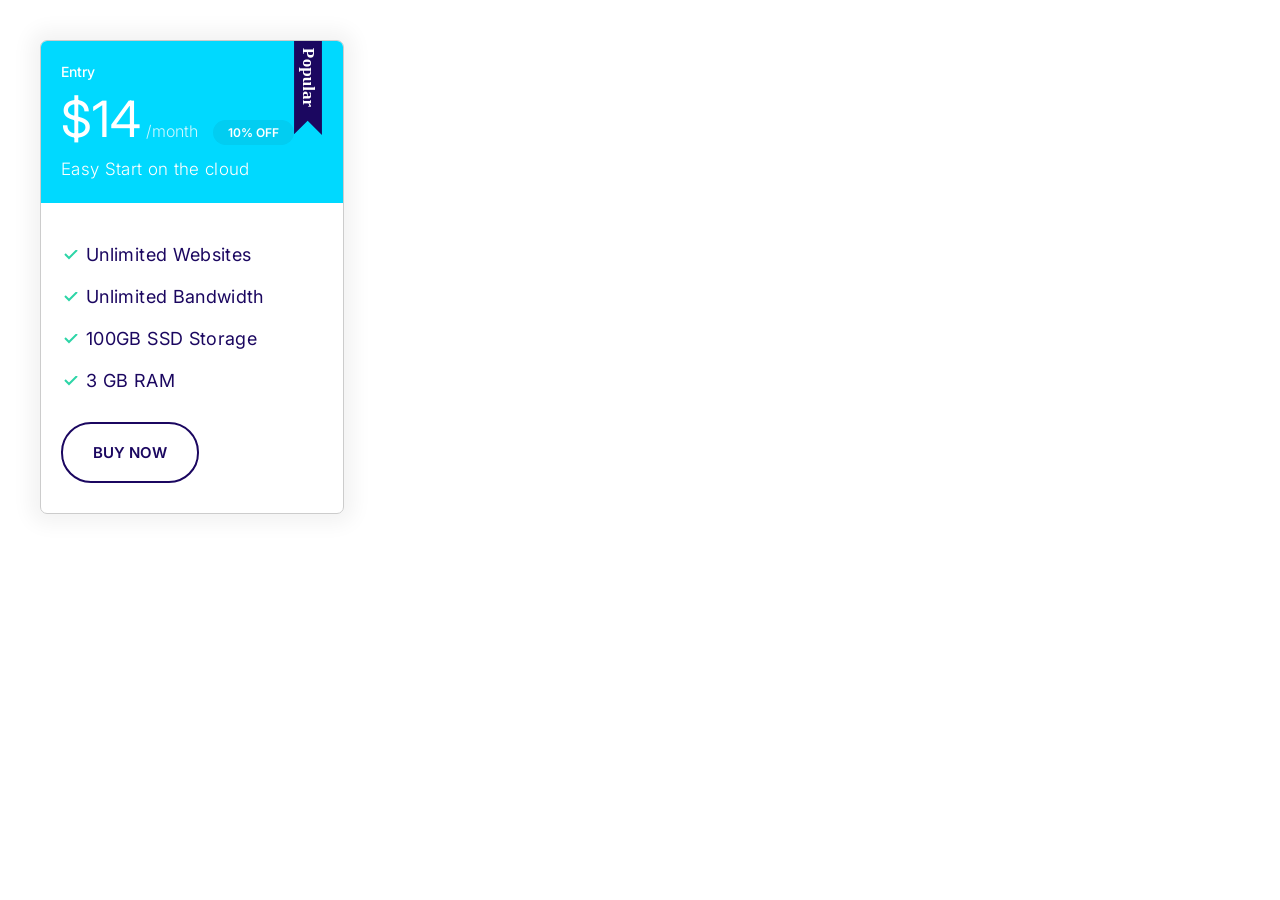
==== index.html @ 813d57e2 "Popular Badge" ====
<!doctype html>
<html lang="en">
  <head>
    <meta charset="UTF-8" />
    <meta name="viewport" content="width=device-width, initial-scale=1.0" />
    <title>Document</title>
    <link rel="preconnect" href="https://fonts.googleapis.com" />
    <link rel="preconnect" href="https://fonts.gstatic.com" crossorigin />
    <link
      href="https://fonts.googleapis.com/css2?family=Inter:ital,opsz,wght@0,14..32,100..900;1,14..32,100..900&display=swap"
      rel="stylesheet"
    />
    <link rel="stylesheet" href="css/normalize.css" />
    <link rel="stylesheet" href="css/styles.css" />
  </head>
  <body>
    <div style="width: 30%; padding: 4rem">
      <div class="plan">
        <div class="card card-secondary plan--popular">
          <header class="card__header">
            <h3 class="plan__name">Entry</h3>
            <span class="plan__price">$14</span>
            <span class="plan__billing_cycle">/month</span>
            <span class="badges badge--secondary badges--small">10% OFF </span>
            <span class="plan__description"> Easy Start on the cloud </span>
          </header>
          <div class="card__body">
            <ul class="list list--tick">
              <li class="list__item">Unlimited Websites</li>
              <li class="list__item">Unlimited Bandwidth</li>
              <li class="list__item">100GB SSD Storage</li>
              <li class="list__item">3 GB RAM</li>
            </ul>
            <button class="btn btn-outline btn--block">Buy Now</button>
          </div>
        </div>
      </div>
    </div>
  </body>
</html>
---- css/styles.css ----
/* Links */
:root {
    --primary-color: #2584ff;
    --secondary-color: #00d9ff;
    --accent-color: #ff3400;
    --color-headings: #1b0760;
    --color-body: #918ca4;
    --color-border: #ccc;;
}


*, *::after, *::before{
    box-sizing: border-box;
}

html{
    font-size: 62.5%;
}

body{
    font-family: Inter, Arial, Helvetica, sans-serif;
    font-size: 2.4rem;
    line-height: 1.5;
    color: var(--color-body);
}

h1,h2,h3{
    color: var(--color-headings);
     margin-bottom: 1rem;
}

h1{
    font-size: 7rem;
}
h2{
    font-size: 4rem;
}
h3{
    font-size: 3rem;
}

p{
    margin-top: 0;
}

@media screen and (min-width: 1024px){
    body{
        font-size: 1.8rem;
    }
    h1{
        font-size: 8rem;
    }
    h2{
        font-size: 4rem;
    }
    h3{
        font-size: 2.4rem;
    }
}

/* Links */

a{
    text-decoration: none;
}

.link-arrow{
    color:var(--accent-color);
    font-size: 2rem;
    text-transform: uppercase;
    font-weight: bold;
}

.link-arrow::after{
    content: "→";
    margin-left: 0.5rem;
    transition: margin 0.15s ease;
}

.link-arrow:hover::after{
    margin-left: 1rem;
    transition: margin-left 0.3s ease;
}

@media screen and (min-width: 1024px){
    .link-arrow{
        font-size: 1.5rem;
    }
}

.badges{
    border-radius: 30px;
    padding: 0.5rem 2rem;
    font-weight: 600;
    white-space: nowrap; /* Prevents the badge from breaking into into multiple lines */   
    font-size: 2rem;
}

.badges--small{
    padding: 0.5rem 1.5rem;
    font-size: 1.6rem;
}

.badge--primary{
    background-color: var(--primary-color);
    color: #fff;
}
.badge--secondary{
    background-color: var(--secondary-color);
    color: #fff;
}

@media screen and (min-width: 1024px){
    .badges{
        font-size: 1.5rem;
    }
    .badges--small{
        font-size: 1.2rem;
    }
}

.list{
    list-style: none;
    padding-left: 0;
    color: var(--color-headings);
}

.list--inline list__item{
    display: inline-block;
    margin-right: 2rem;

}

.list--tick{
    list-style: url('../images/tick.svg') no-repeat;
    padding-left: 2.5rem;
}

.list--tick .list__item{
    padding-left: 0.5rem;
    margin-bottom: 1rem;
}

@media screen and (min-width: 1024px){
    .list--tick .list__item{
        padding-left: 0;
    }
}

/* Icons */
.icon{
    width: 40px;
    height: 40px;
}

.icon--primary{
    fill: var(--primary-color);
}

.icon-container{
    background: #f3f9fa;
    width: 64px;
    height: 64px;
    border-radius: 100%;
    display: inline-flex;
    align-items: center;
    justify-content: center;
}

/* Buttons */
.btn{
    border-radius: 30px;
    border: none;
    cursor: pointer;
    font-size: 1.8rem;
    font-weight: 600;
    margin: 1rem 0;
    padding: 2rem 3rem;
    text-align: center;
    text-transform: uppercase;
    white-space: nowrap; /* Prevents the button from breaking into multiple lines */
}
.btn-primary{
    background-color: var(--primary-color);
    color: #fff;
}
.btn-primary:hover{
    background: #3a8ffd;
}

.btn-secondary{
    background-color: var(--secondary-color);
    color: #fff;
}

.btn-secondary:hover{
    background: #00c8eb;
}

.btn-accent{
    background-color: var(--accent-color);
    color: #fff;
}

.btn-accent:hover{
    background: #ec3000;
}

.btn-block{
    width: 100%;
    display: inline-block;
}

.btn-outline{
    background: transparent;
    border: 2px solid var(--color-headings);
    color: var(--color-headings);
}

.btn-outline:hover{
    background: var(--color-headings);
    color: #fff;
}

@media screen and (min-width: 1024px){
    .btn{
        font-size: 1.5rem;
    }
}

/* Inputs */
.input{
    border: 1px solid var(--color-border);
    border-radius: 30px;
    padding: 1.5rem 3.5rem;
    outline: 0;
    color: var(--color-headings);
    font-size: 2rem;

}

::placeholder{
    color: #cdcbd7;
}

.input-group{
    border: 1px solid var(--color-border);
    display: flex;
    border-radius: 30px;
    padding: 0.5rem;
}

.input-group .input{
    border: none;
    padding: 0.5rem 1rem;
    flex-grow: 1;
}

input-group .btn{
    margin: 4px;
}

@media screen and (min-width: 1024px){
    .input{
        font-size: 1.5rem;
    }
}

/* Cards */
.card{
    border: 1px solid var(--color-border);
    border-radius: 7px;
    box-shadow: 0 0 20px 10px #f3f3f3;
    overflow: hidden;
}

.card__header, .card__body{
    padding: 2rem;
   
}

.card-primary .card__header{
    background-color: var(--primary-color);
    color: #fff;
}

.card-secondary .card__header{
    background-color: var(--secondary-color);
    color: #fff;
}

.card-secondary .badge--secondary{
    background: #02cdf1;
}

/* Plans */
.plan__name{
    color: #fff;
    margin: 0;
    font-weight: 500;
    font-size: 2.4rem;
}
.plan__price{
    font-size: 6rem;
}

.plan__billing_cycle{
    font-size: 2.4rem;
    font-weight: 300;
    opacity: 0.8;
    margin-right: 1rem
}

.plan__description{
    font-size: 2rem;
    font-weight: 300;
    letter-spacing: 0.02em;
    display: block;
}

.plan .list__item{
    margin-bottom: 1.5rem;
    letter-spacing: 0.02em;
}

.plan--popular .card__header{
    position: relative;
}

.plan--popular .card__header::before{
    content: url('../images/popular.svg');
    width: 40px;
    display: inline block;
    position: absolute;
    top: -6px;
    right: 5%;
}

@media screen and (min-width: 1024px){
    .plan__name{
        font-size: 1.4rem;
    }
    .plan__price{
        font-size: 5rem;
    }
    .plan__billing_cycle{
        font-size: 1.6rem;
    }
    .plan__description{
        font-size: 1.7rem;
    }
}
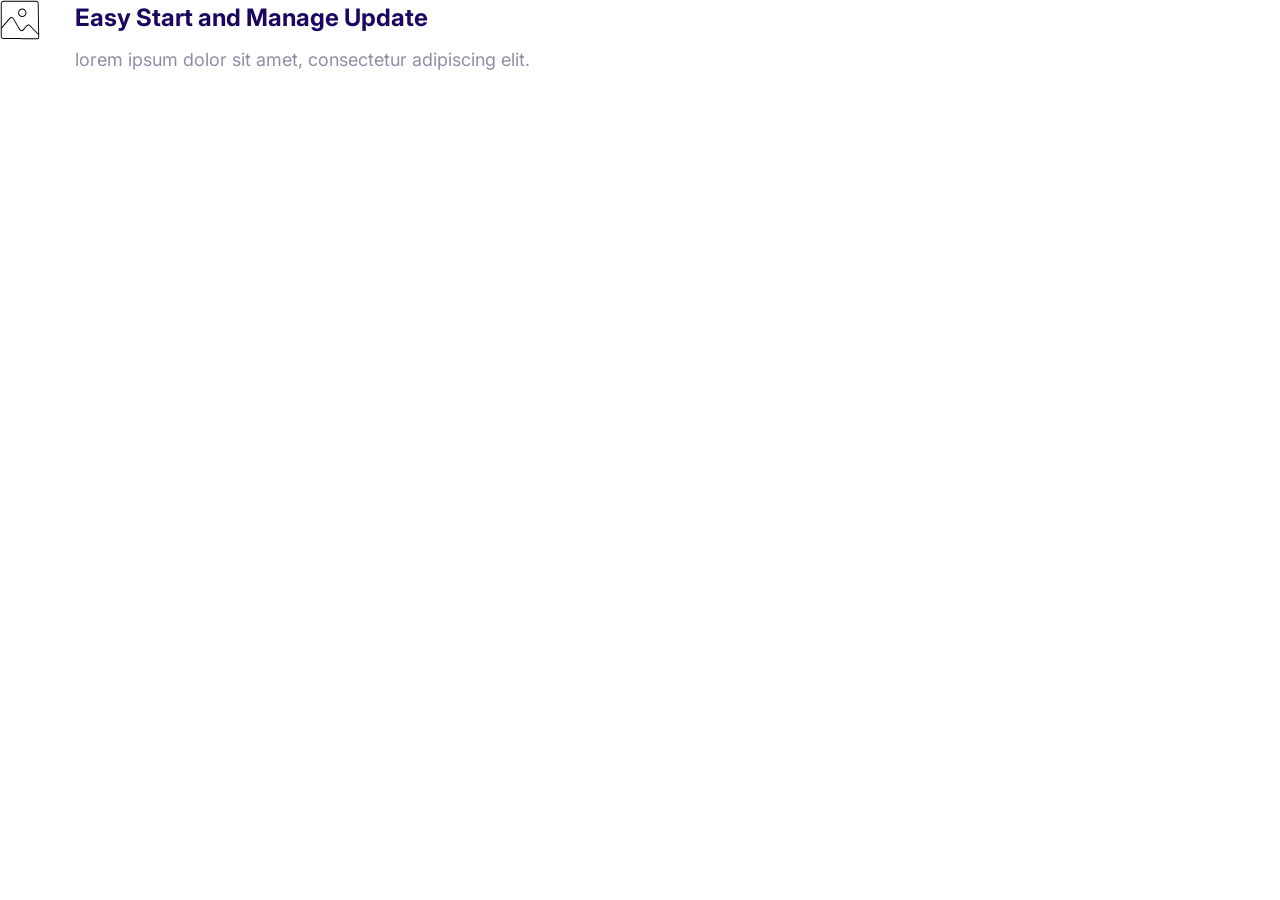
==== commit 78e323e1: "Media Component" ====
--- a/index.html
+++ b/index.html
@@ -14,26 +14,17 @@
     <link rel="stylesheet" href="css/styles.css" />
   </head>
   <body>
-    <div style="width: 30%; padding: 4rem">
-      <div class="plan">
-        <div class="card card-secondary plan--popular">
-          <header class="card__header">
-            <h3 class="plan__name">Entry</h3>
-            <span class="plan__price">$14</span>
-            <span class="plan__billing_cycle">/month</span>
-            <span class="badges badge--secondary badges--small">10% OFF </span>
-            <span class="plan__description"> Easy Start on the cloud </span>
-          </header>
-          <div class="card__body">
-            <ul class="list list--tick">
-              <li class="list__item">Unlimited Websites</li>
-              <li class="list__item">Unlimited Bandwidth</li>
-              <li class="list__item">100GB SSD Storage</li>
-              <li class="list__item">3 GB RAM</li>
-            </ul>
-            <button class="btn btn-outline btn--block">Buy Now</button>
-          </div>
-        </div>
+    <div class="media">
+      <div class="media__image">
+        <svg class="icon icon--primary">
+          <use xlink:href="images/sprite.svg#snap"></use>
+        </svg>
+      </div>
+      <div class="media__body">
+        <h3 class="media__title">Easy Start and Manage Update</h3>
+        <p class="media__description">
+          lorem ipsum dolor sit amet, consectetur adipiscing elit.
+        </p>
       </div>
     </div>
   </body>
--- a/css/styles.css
+++ b/css/styles.css
@@ -349,4 +349,21 @@
     .plan__description{
         font-size: 1.7rem;
     }
-}+}
+
+.media{
+    display: flex;
+    gap: 1.5rem;
+}
+
+.media__title{
+    margin-top: 0;
+}
+
+.media__body{
+    margin: 0 2rem;
+}
+
+media__image{
+    margin-top: 1rem;
+}
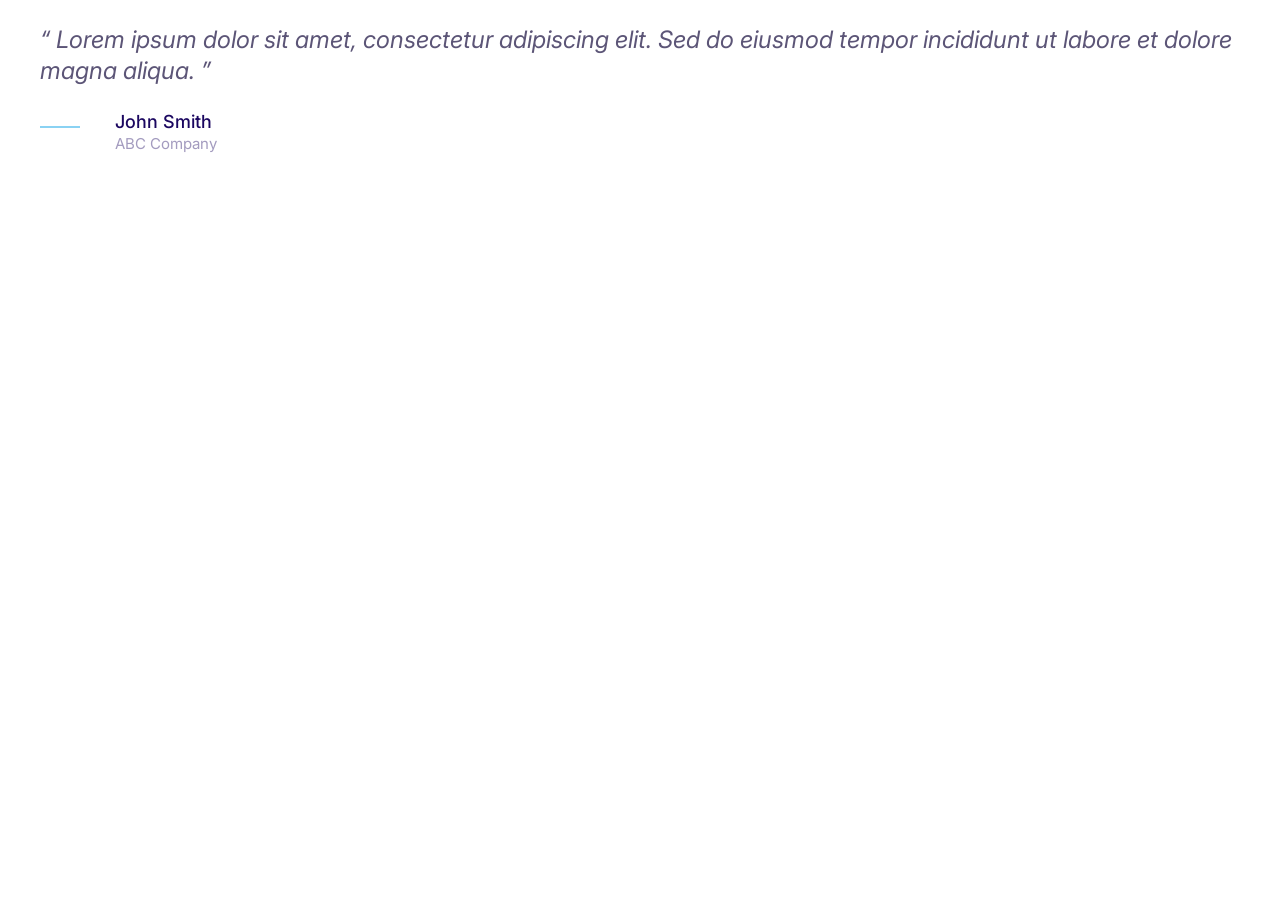
==== commit 35942571: "BlockQuotes" ====
--- a/index.html
+++ b/index.html
@@ -14,18 +14,24 @@
     <link rel="stylesheet" href="css/styles.css" />
   </head>
   <body>
-    <div class="media">
-      <div class="media__image">
-        <svg class="icon icon--primary">
-          <use xlink:href="images/sprite.svg#snap"></use>
-        </svg>
-      </div>
-      <div class="media__body">
-        <h3 class="media__title">Easy Start and Manage Update</h3>
-        <p class="media__description">
-          lorem ipsum dolor sit amet, consectetur adipiscing elit.
-        </p>
-      </div>
-    </div>
+    <blockquote class="quote">
+      <p class="quote__text">
+        Lorem ipsum dolor sit amet, consectetur adipiscing elit. Sed do eiusmod
+        tempor incididunt ut labore et dolore magna aliqua.
+      </p>
+      <footer>
+        <div class="media">
+          <div class="media__image">
+            <svg class="icon icon--primary quote__line">
+              <use xlink:href="images/sprite.svg#line"></use>
+            </svg>
+          </div>
+          <div class="media__body">
+            <h3 class="media__title quote__author">John Smith</h3>
+            <p class="quote__organization">ABC Company</p>
+          </div>
+        </div>
+      </footer>
+    </blockquote>
   </body>
 </html>
--- a/css/styles.css
+++ b/css/styles.css
@@ -5,7 +5,8 @@
     --accent-color: #ff3400;
     --color-headings: #1b0760;
     --color-body: #918ca4;
-    --color-border: #ccc;;
+    --color-border: #ccc;
+    --color-body-darker: #5c5577;
 }
 
 
@@ -367,3 +368,51 @@
 media__image{
     margin-top: 1rem;
 }
+
+/*Quotes*/
+.quote{
+    font-size: 3rem;
+    font-style: italic;
+    color: var(--color-body-darker);
+    line-height: 1.3;
+}
+
+.quote__text::before{
+    content: open-quote;
+}
+
+.quote__text::after{
+    content: close-quote;
+}
+
+.quote__author{
+    font-size: 3rem;
+    font-weight: 500;
+    font-style: normal;
+    margin-bottom: 0;
+
+}
+
+.quote__organization{
+    color: var(--color-headings);
+    opacity: 40%;
+    font-size: 2rem;
+    font-style: normal;
+}
+
+.quote__line{
+    position: relative;
+    bottom: 3px;
+}
+
+@media screen and (min-width: 1024px){
+    .quote{
+        font-size: 2.4rem;
+    }
+    .quote__author{
+        font-size: 1.8rem;
+    }
+    .quote__organization{
+        font-size: 1.5rem;
+    }
+}
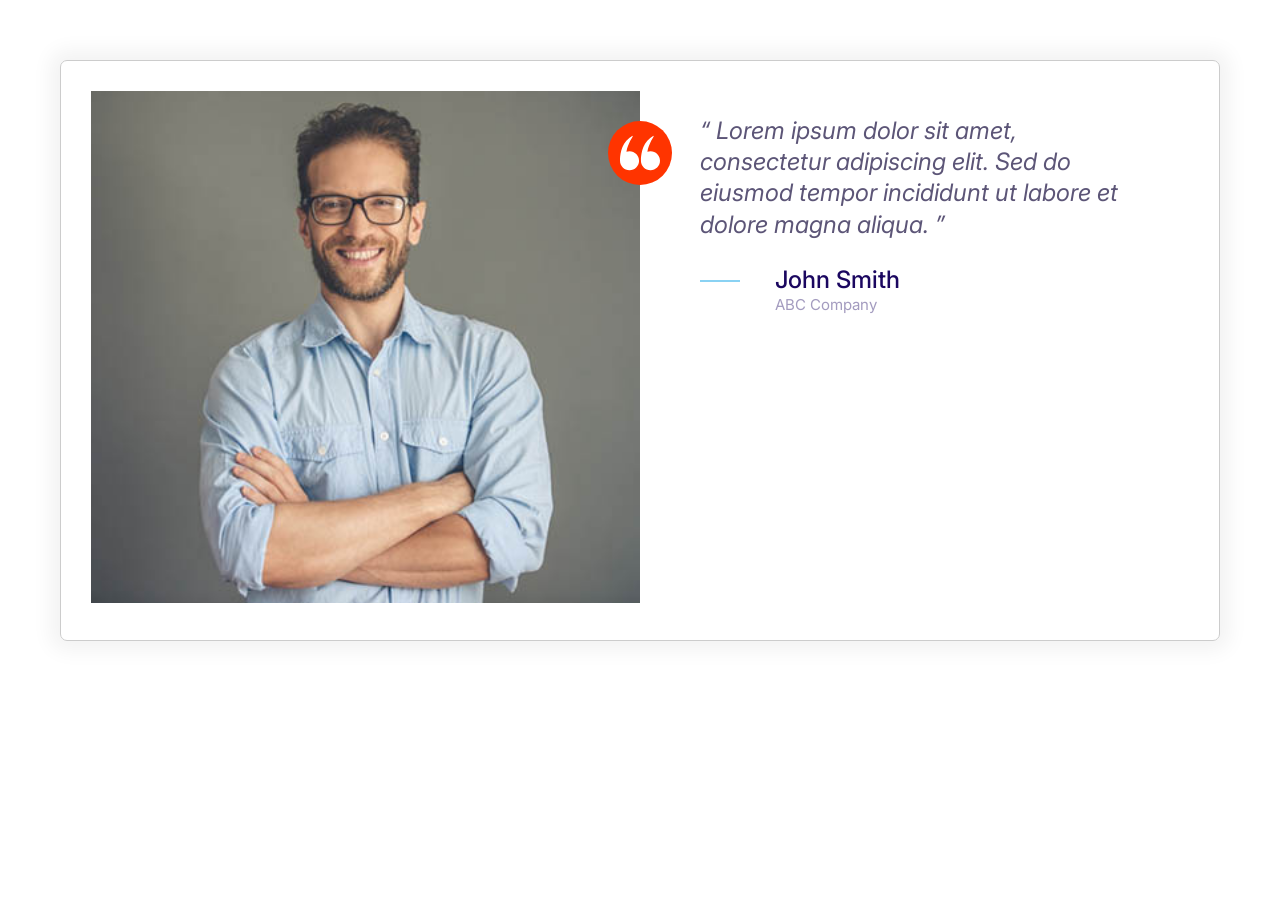
==== commit b4bef3ff: "Testimonial" ====
--- a/index.html
+++ b/index.html
@@ -13,25 +13,40 @@
     <link rel="stylesheet" href="css/normalize.css" />
     <link rel="stylesheet" href="css/styles.css" />
   </head>
-  <body>
-    <blockquote class="quote">
-      <p class="quote__text">
-        Lorem ipsum dolor sit amet, consectetur adipiscing elit. Sed do eiusmod
-        tempor incididunt ut labore et dolore magna aliqua.
-      </p>
-      <footer>
-        <div class="media">
-          <div class="media__image">
-            <svg class="icon icon--primary quote__line">
-              <use xlink:href="images/sprite.svg#line"></use>
+  <body style="padding: 6rem">
+    <div class="card testimonial">
+      <div class="grid grid--1x2">
+        <div class="testimonial__image">
+          <img src="images\testimonial.jpg" alt="A happy smiling customer" />
+          <span class="icon-container icon-container--accent">
+            <svg class="icon icon--white">
+              <use xlink:href="images/sprite.svg#quotes"></use>
             </svg>
-          </div>
-          <div class="media__body">
-            <h3 class="media__title quote__author">John Smith</h3>
-            <p class="quote__organization">ABC Company</p>
-          </div>
+          </span>
         </div>
-      </footer>
-    </blockquote>
+
+        <div style="height: 100px; class="grid__item">
+          <blockquote class="quote">
+              <p class="quote__text">
+                Lorem ipsum dolor sit amet, consectetur adipiscing elit. Sed do eiusmod
+                tempor incididunt ut labore et dolore magna aliqua.
+              </p>
+            <footer>
+              <div class="media">
+                <div class="media__image">
+                  <svg class="icon icon--primary quote__line">
+                    <use xlink:href="images/sprite.svg#line"></use>
+                  </svg>
+                </div>
+                <div class="media__body">
+                  <h3 class="media__title quote__author">John Smith</h3>
+                  <p class="quote__organization">ABC Company</p>
+                </div>
+              </div>
+            </footer>
+          </blockquote>
+        </div>
+      </div>
+    </div>
   </body>
 </html>
--- a/css/styles.css
+++ b/css/styles.css
@@ -154,8 +154,16 @@
     height: 40px;
 }
 
+.icon-small{
+    width: 30px;
+    height: 30px;
+}
+
 .icon--primary{
     fill: var(--primary-color);
+}
+.icon--white{
+    fill: white;
 }
 
 .icon-container{
@@ -166,6 +174,9 @@
     display: inline-flex;
     align-items: center;
     justify-content: center;
+}
+.icon-container--accent{
+    background: var(--accent-color);
 }
 
 /* Buttons */
@@ -416,3 +427,44 @@
         font-size: 1.5rem;
     }
 }
+
+/* Grids */
+.grid{
+    display: grid;
+}
+@media screen and (min-width: 768px){
+    .grid--1x2{
+        grid-template-columns: repeat(2, 1fr);
+    }
+}
+
+/* Testimonials*/
+.testimonial{
+    padding: 3rem;
+}
+
+.testimonial__image>img{
+    width: 100%;
+}
+
+.testimonial__image{
+    position: relative;
+}
+
+.testimonial__image> .icon-container{
+    position: absolute;
+    top: 3rem;
+    right: -32px;
+}
+
+@media  screen and (min-width:768px) {
+    .testimonial .quote, .testimonial .quote__author{
+        font-size: 2.4rem;
+    }
+
+    .testimonial .quote{
+        margin-left: 6rem;
+    }
+
+    
+}
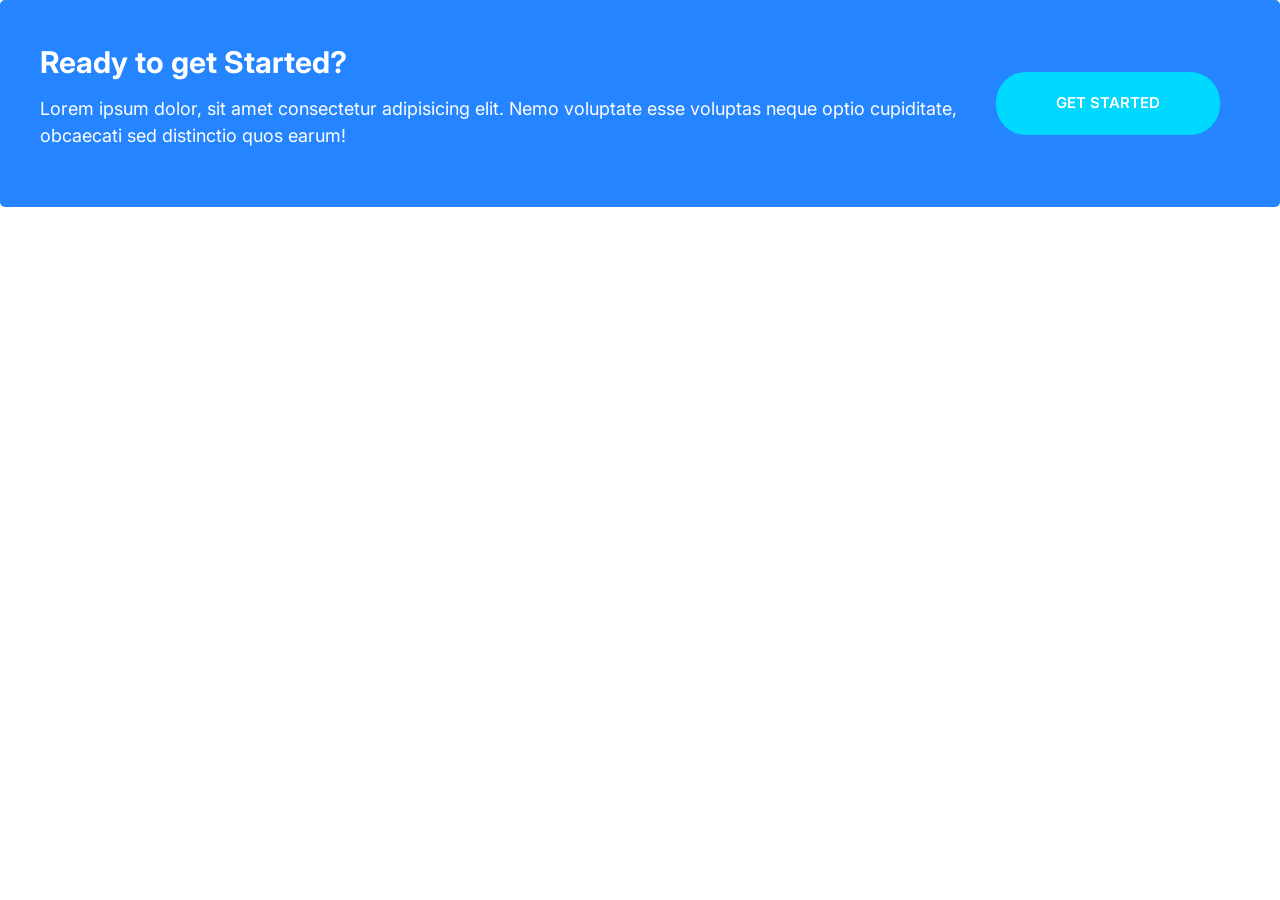
==== commit d7f255b0: "Build the Callouts" ====
--- a/index.html
+++ b/index.html
@@ -13,40 +13,15 @@
     <link rel="stylesheet" href="css/normalize.css" />
     <link rel="stylesheet" href="css/styles.css" />
   </head>
-  <body style="padding: 6rem">
-    <div class="card testimonial">
-      <div class="grid grid--1x2">
-        <div class="testimonial__image">
-          <img src="images\testimonial.jpg" alt="A happy smiling customer" />
-          <span class="icon-container icon-container--accent">
-            <svg class="icon icon--white">
-              <use xlink:href="images/sprite.svg#quotes"></use>
-            </svg>
-          </span>
+<body>
+    <div class=" callout callout--primary">
+        <div class="grid grid--1x2">
+            <div class="callout__content">
+                <h2 class="callout__heading">Ready to get Started?</h2>
+                <p>Lorem ipsum dolor, sit amet consectetur adipisicing elit. Nemo voluptate esse voluptas neque optio cupiditate, obcaecati sed distinctio quos earum!</p>
+            </div>
+            <a href="#" class="btn btn-secondary btn--stretch">Get Started</a>
         </div>
-
-        <div style="height: 100px; class="grid__item">
-          <blockquote class="quote">
-              <p class="quote__text">
-                Lorem ipsum dolor sit amet, consectetur adipiscing elit. Sed do eiusmod
-                tempor incididunt ut labore et dolore magna aliqua.
-              </p>
-            <footer>
-              <div class="media">
-                <div class="media__image">
-                  <svg class="icon icon--primary quote__line">
-                    <use xlink:href="images/sprite.svg#line"></use>
-                  </svg>
-                </div>
-                <div class="media__body">
-                  <h3 class="media__title quote__author">John Smith</h3>
-                  <p class="quote__organization">ABC Company</p>
-                </div>
-              </div>
-            </footer>
-          </blockquote>
-        </div>
-      </div>
     </div>
-  </body>
+</body>
 </html>
--- a/css/styles.css
+++ b/css/styles.css
@@ -192,6 +192,12 @@
     text-transform: uppercase;
     white-space: nowrap; /* Prevents the button from breaking into multiple lines */
 }
+
+.btn--stretch{
+    padding-left: 6rem;
+    padding-right: 6rem;
+}
+
 .btn-primary{
     background-color: var(--primary-color);
     color: #fff;
@@ -467,4 +473,45 @@
     }
 
     
+}
+
+/* CAllout*/
+.callout{
+    padding: 4rem;
+    border-radius: 5px;
+}
+
+.callout--primary{
+    background: var(--primary-color);
+    color: white;
+}
+
+.callout__heading{
+    color: #fff;
+    margin-top: 0;
+    font-size: 3rem;
+}
+
+.callout .btn{
+    justify-self: center;
+    align-self: center;
+}
+
+.callout__content{
+    text-align: center;
+}
+
+@media screen and (min-width: 768px){
+    .callout .grid--1x2{
+        grid-template-columns: 1fr auto;
+    }
+
+    .callout__content{
+        text-align: left;
+    }
+
+    .callout .btn{
+        justify-self: start;
+        margin: 0 2rem;
+    }
 }
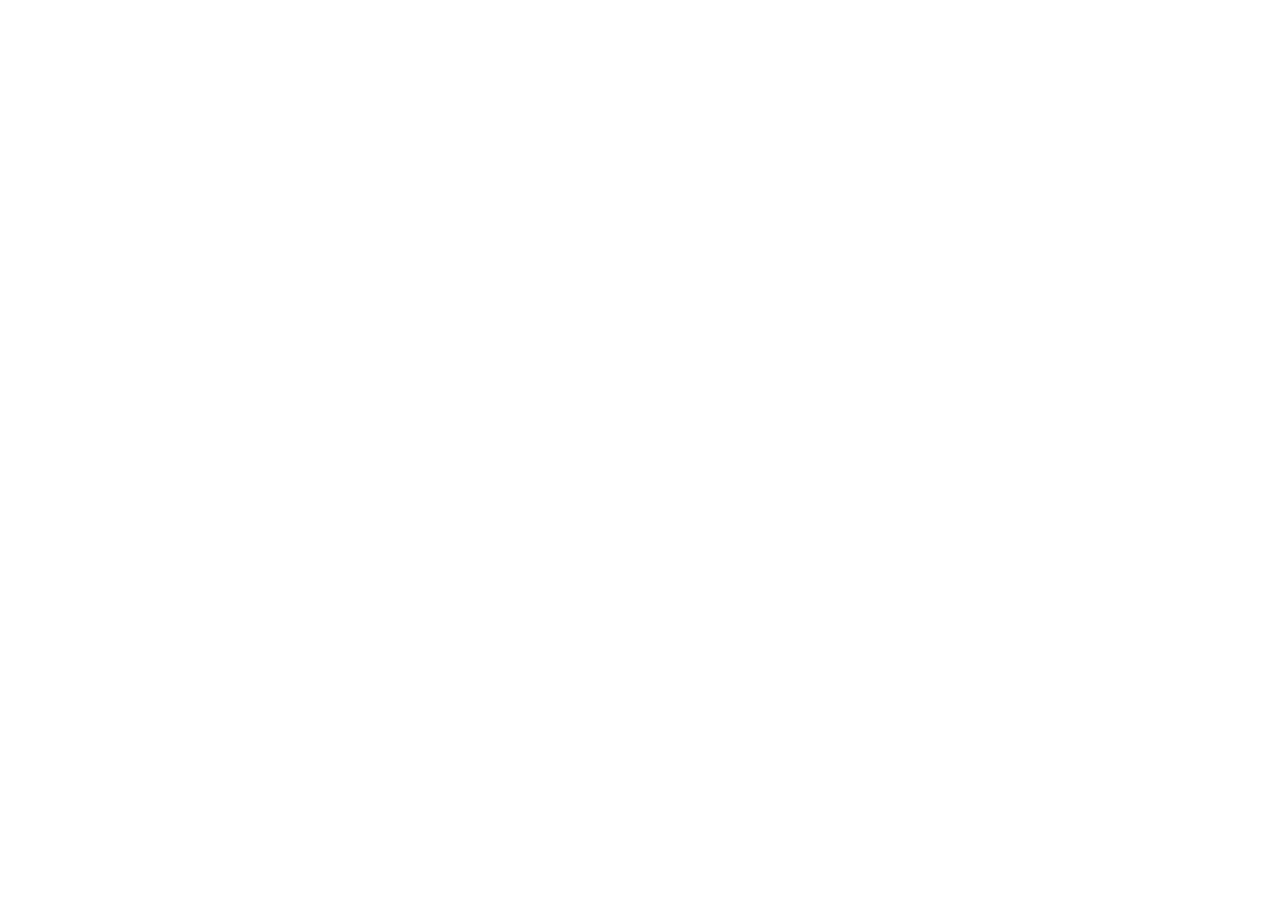
==== commit 1abce9b4: "Components Build" ====
--- a/index.html
+++ b/index.html
@@ -14,14 +14,7 @@
     <link rel="stylesheet" href="css/styles.css" />
   </head>
 <body>
-    <div class=" callout callout--primary">
-        <div class="grid grid--1x2">
-            <div class="callout__content">
-                <h2 class="callout__heading">Ready to get Started?</h2>
-                <p>Lorem ipsum dolor, sit amet consectetur adipisicing elit. Nemo voluptate esse voluptas neque optio cupiditate, obcaecati sed distinctio quos earum!</p>
-            </div>
-            <a href="#" class="btn btn-secondary btn--stretch">Get Started</a>
-        </div>
-    </div>
+  
+  <script src="js/main.js"></script>
 </body>
 </html>
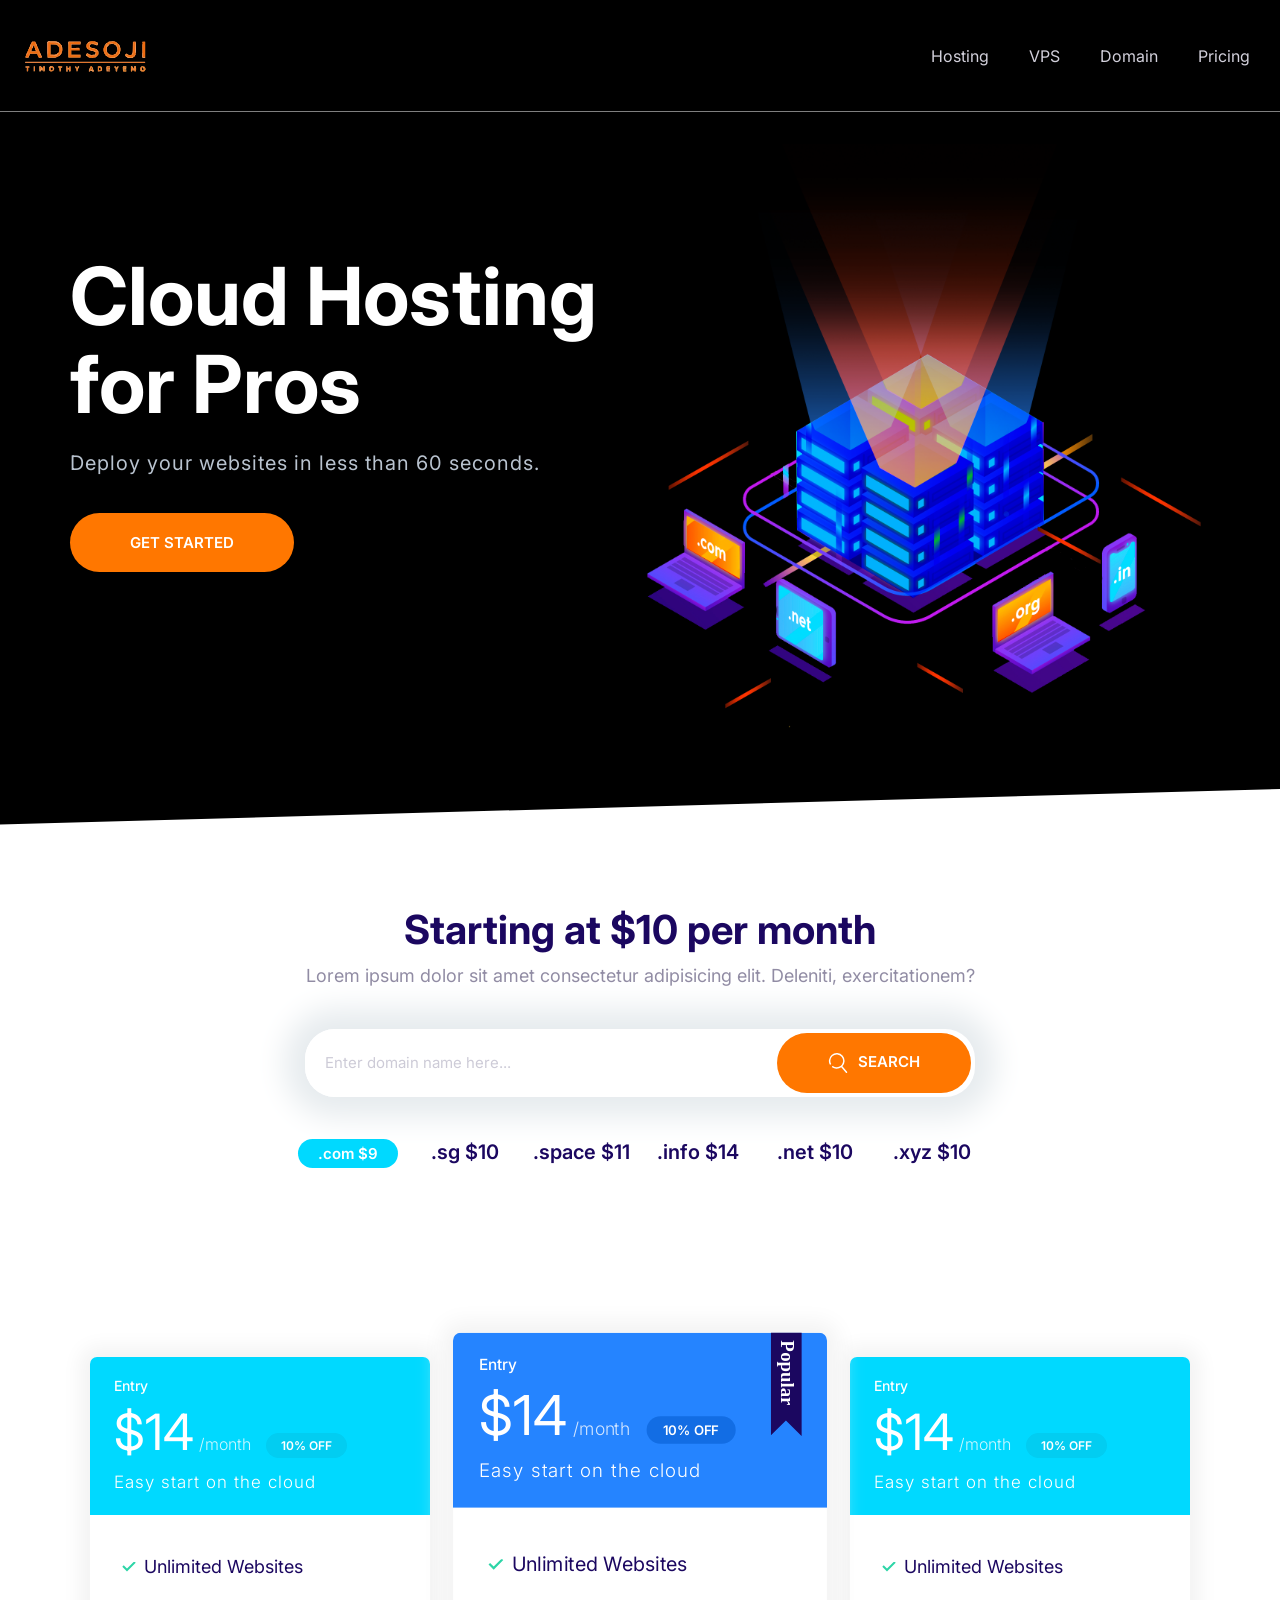
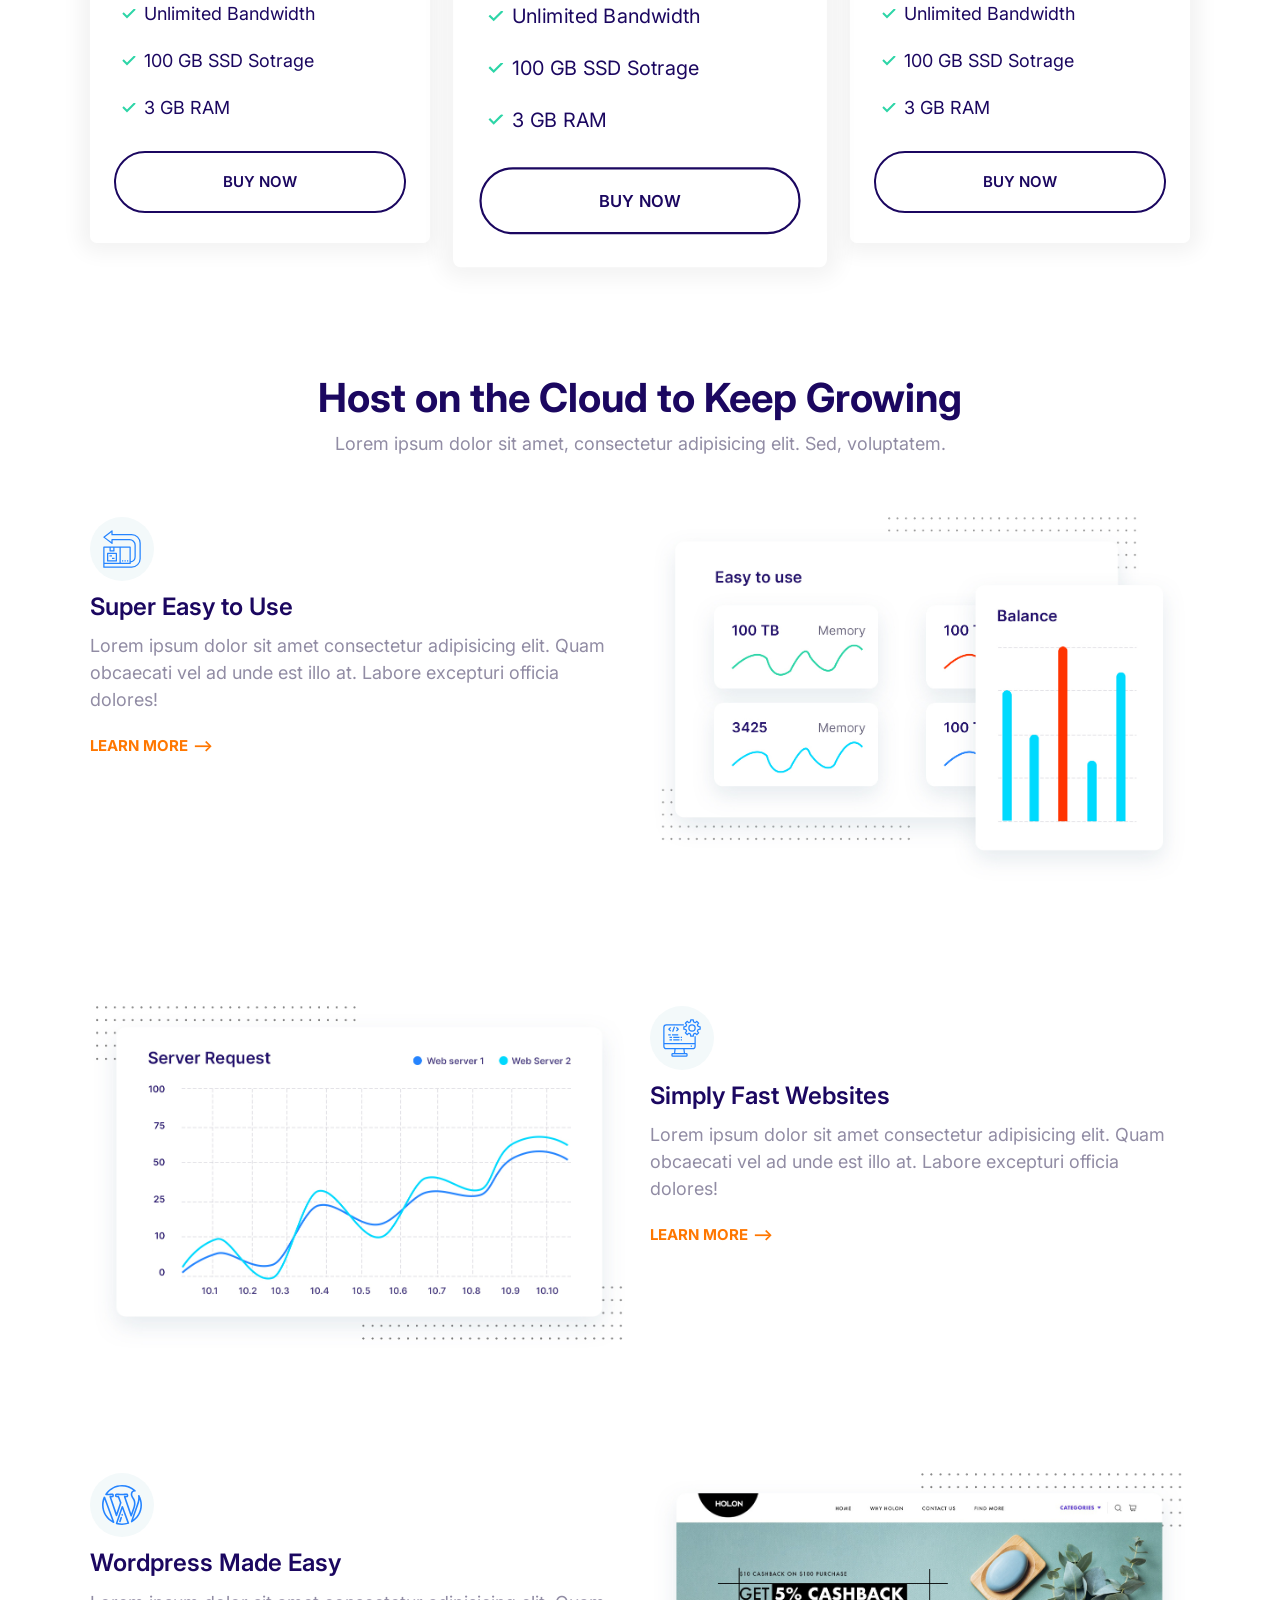
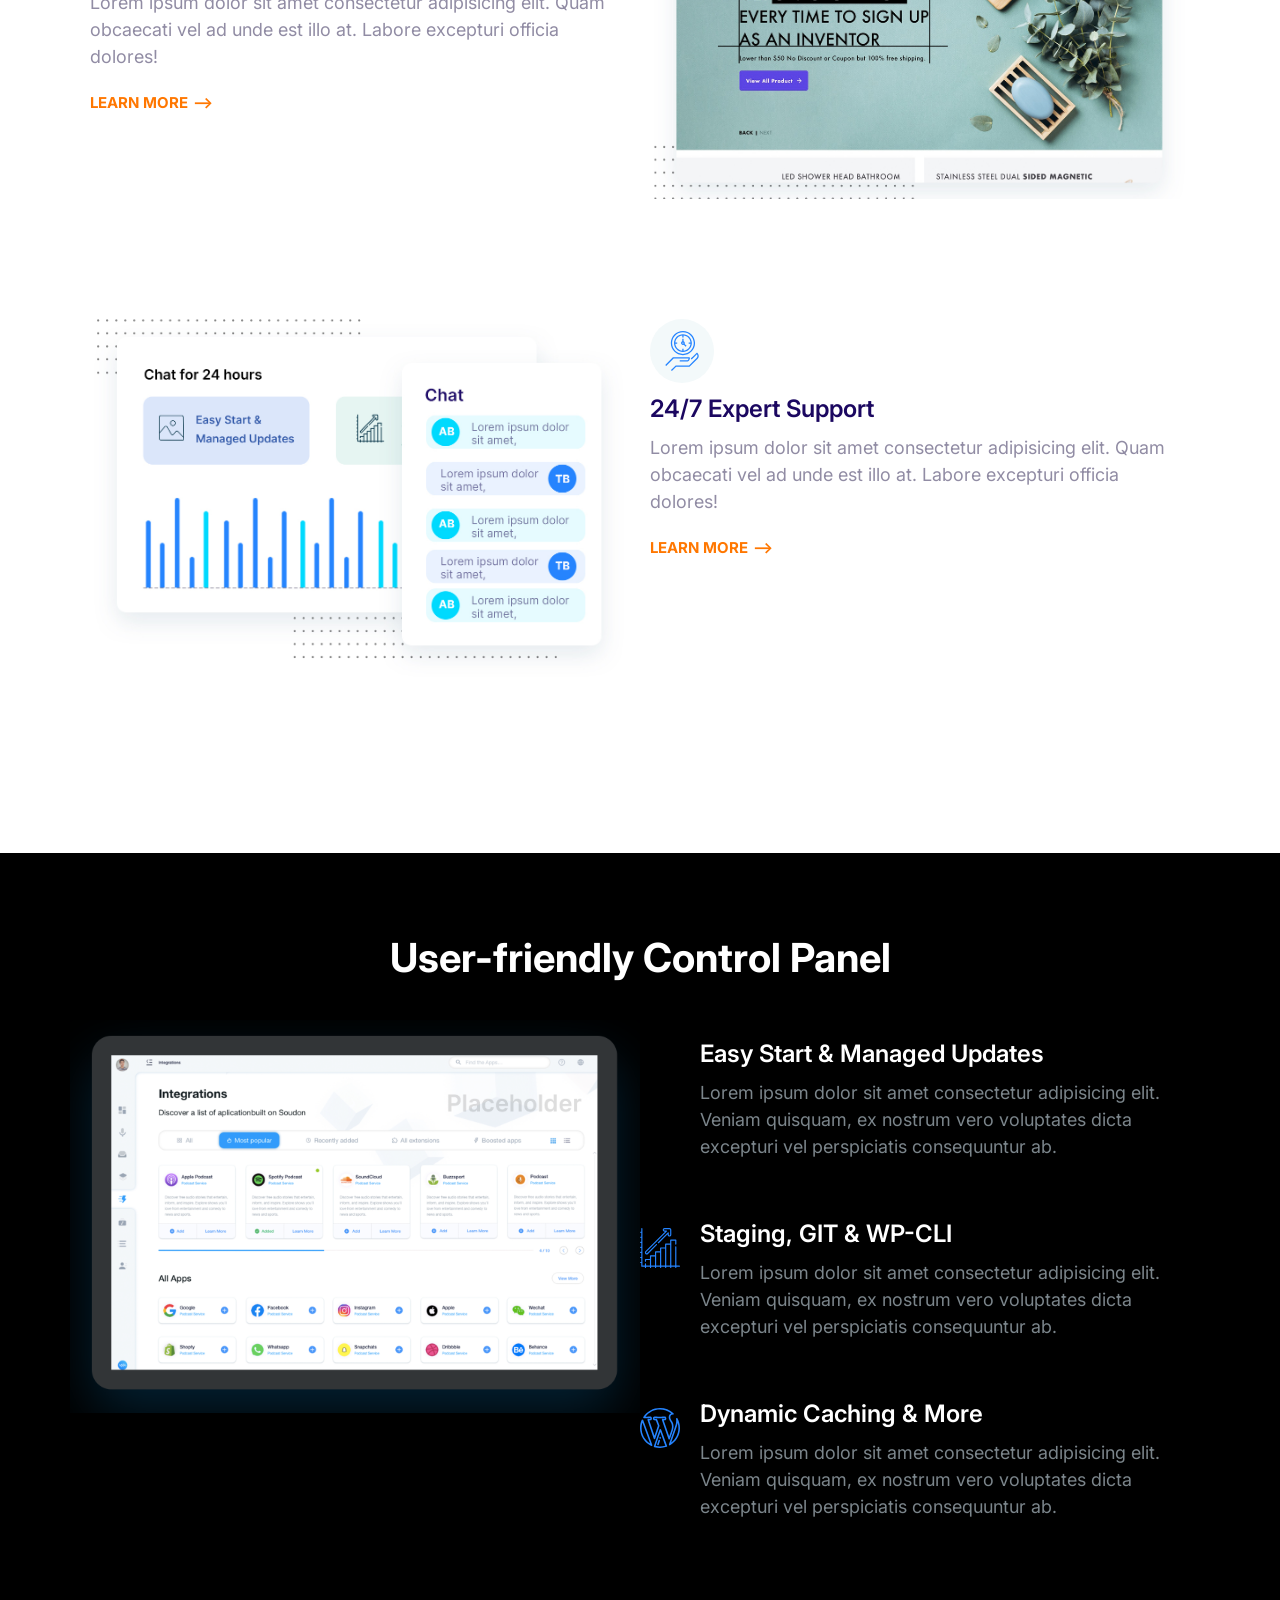
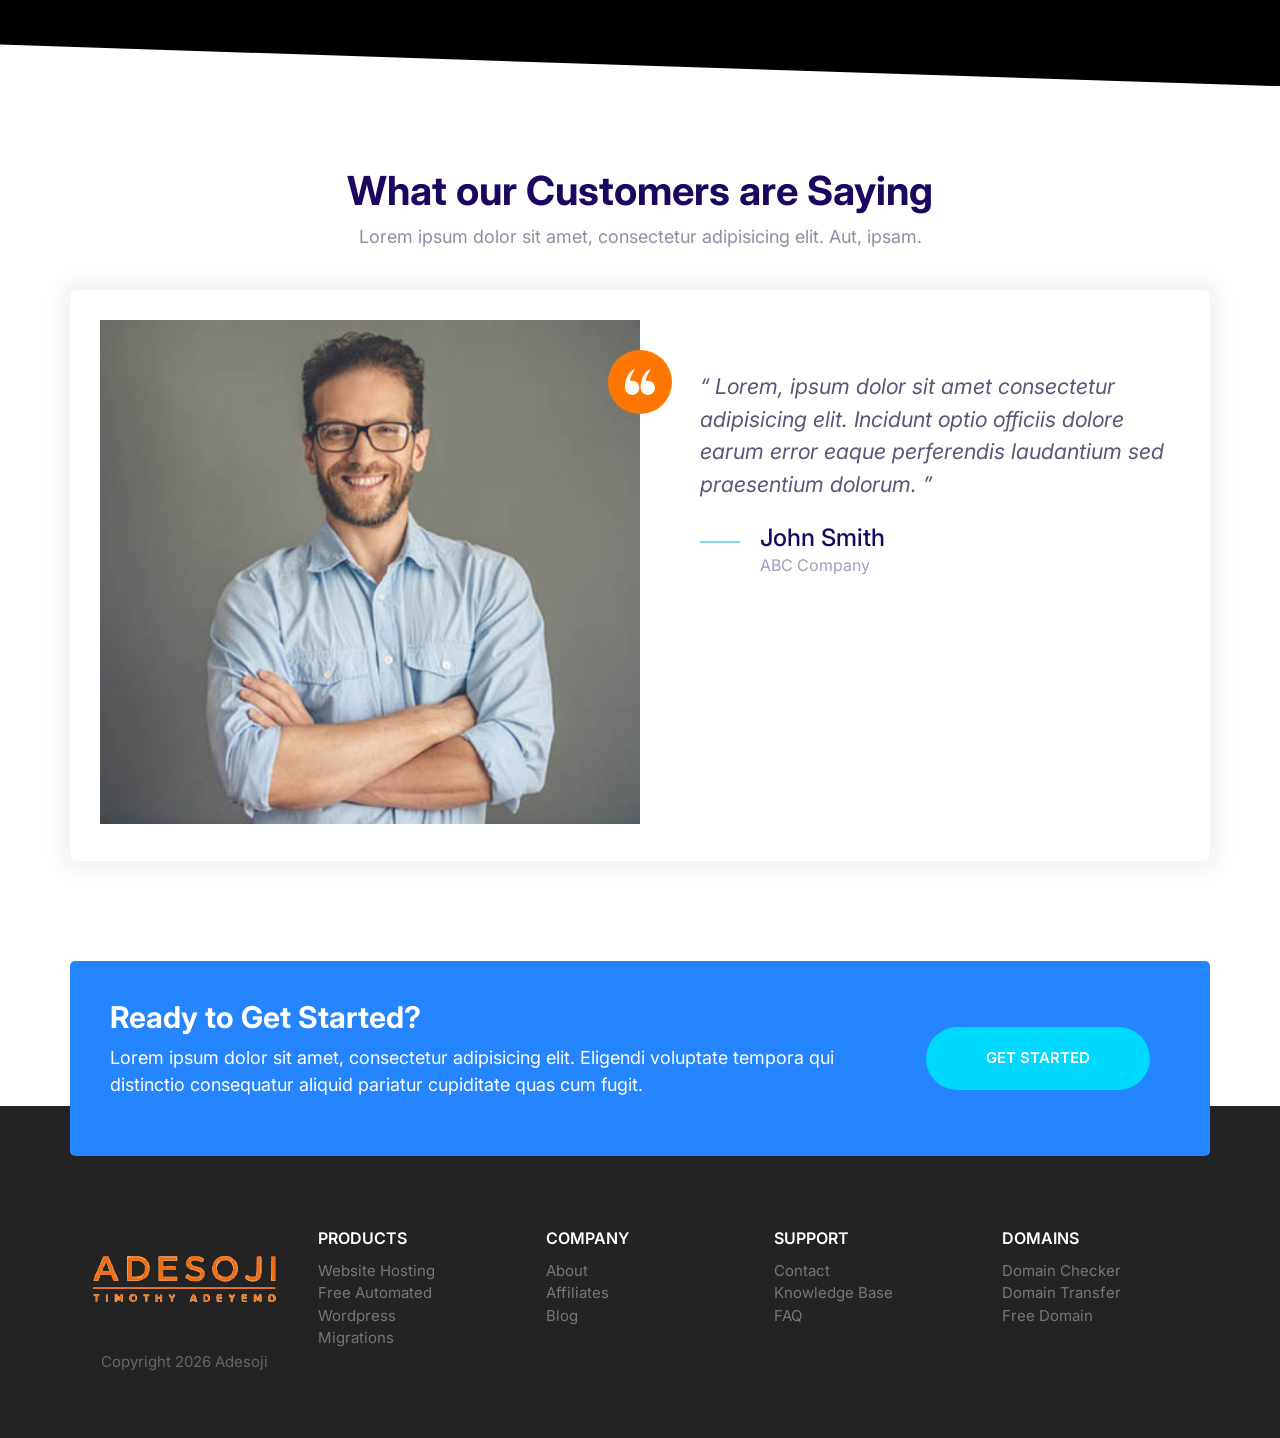
==== commit ffadcf1a: "Static UI" ====
--- a/index.html
+++ b/index.html
@@ -1,20 +1,456 @@
-<!doctype html>
+<!DOCTYPE html>
 <html lang="en">
   <head>
     <meta charset="UTF-8" />
     <meta name="viewport" content="width=device-width, initial-scale=1.0" />
-    <title>Document</title>
-    <link rel="preconnect" href="https://fonts.googleapis.com" />
-    <link rel="preconnect" href="https://fonts.gstatic.com" crossorigin />
+    <meta
+      name="description"
+      content="Deploy your websites in less than 60 seconds."
+    />
+    <meta
+      property="og:title"
+      content="UI"
+    />
+    <meta
+      property="og:description"
+      content=" this is a static ui"
+    />
+    <meta property="og:type" content="website" />
+    <meta property="og:image" content="" />
+    <meta property="og:url" content="" />
+    <title>Go Online for Just $9</title>
+    <link rel="icon" href="images/favicon-sm.png" />
+    <link rel="apple-touch-icon" sizes="72x72" href="images/logo.png" />
+    <link rel="apple-touch-icon" sizes="144x144" href="images/logo.png" />
+    <link rel="preconnect" href="https://fonts.gstatic.com" />
     <link
-      href="https://fonts.googleapis.com/css2?family=Inter:ital,opsz,wght@0,14..32,100..900;1,14..32,100..900&display=swap"
+      href="https://fonts.googleapis.com/css2?family=Inter:wght@400;600;700&display=swap"
       rel="stylesheet"
     />
-    <link rel="stylesheet" href="css/normalize.css" />
     <link rel="stylesheet" href="css/styles.css" />
+    <link rel="stylesheet" href="https://unpkg.com/aos@next/dist/aos.css" />
   </head>
-<body>
-  
-  <script src="js/main.js"></script>
-</body>
+  <body>
+    <header>
+      <nav class="nav collapsible">
+        <a aria-label="UI" class="nav__brand" href="/"
+          ><img src="images/logo.svg" alt=""
+        /></a>
+        <svg class="icon icon--white nav__toggler">
+          <use href="images/sprite.svg#menu"></use>
+        </svg>
+        <ul class="list nav__list collapsible__content">
+          <li class="nav__item">
+            <a target="_blank" href="">Hosting</a>
+          </li>
+          <li class="nav__item">
+            <a target="_blank" href="">VPS</a>
+          </li>
+          <li class="nav__item">
+            <a target="_blank" href="">Domain</a>
+          </li>
+          <li class="nav__item">
+            <a target="_blank" href="">Pricing</a>
+          </li>
+        </ul>
+      </nav>
+    </header>
+    <section class="block block--dark block--skewed-left hero">
+      <div class="container grid grid--1x2">
+        <header class="block__header hero__content">
+          <h1 data-aos="zoom-in-up" class="block__heading">
+            Cloud Hosting for Pros
+          </h1>
+          <p class="hero__tagline">
+            Deploy your websites in less than 60 seconds.
+          </p>
+          <a
+            target="_blank"
+            href=""
+            class="btn btn--accent btn--stretched"
+            >Get Started</a
+          >
+        </header>
+        <picture data-aos="zoom-in">
+         
+          <img class="hero__image" src="images/banner.png" alt="" />
+        </picture>
+      </div>
+    </section>
+    <section data-aos="zoom-in-up" class="block container block-domain">
+      <header class="block__header">
+        <h2>Starting at $10 per month</h2>
+        <p>
+          Lorem ipsum dolor sit amet consectetur adipisicing elit. Deleniti,
+          exercitationem?
+        </p>
+      </header>
+      <div class="input-group">
+        <input
+          aria-label="Domain"
+          type="text"
+          class="input"
+          placeholder="Enter domain name here..."
+        />
+        <button class="btn btn--accent">
+          <svg class="icon icon--white">
+            <use href="images/sprite.svg#search"></use></svg
+          >Search
+        </button>
+      </div>
+      <ul class="list block-domain__prices">
+        <li><span class="badge badge--secondary">.com $9</span></li>
+        <li>.sg $10</li>
+        <li>.space $11</li>
+        <li>.info $14</li>
+        <li>.net $10</li>
+        <li>.xyz $10</li>
+      </ul>
+    </section>
+    <section data-aos="fade-up" class="block container block-plans">
+      <div class="grid grid--1x3">
+        <div class="plan">
+          <div class="card card--secondary">
+            <header class="card__header">
+              <h3 class="plan__name">Entry</h3>
+              <span class="plan__price">$14</span>
+              <span class="plan__billing-cycle">/month</span>
+              <span class="badge badge--secondary badge--small">10% OFF</span>
+              <span class="plan__description">Easy start on the cloud</span>
+            </header>
+            <div class="card__body">
+              <ul class="list list--tick">
+                <li class="list__item">Unlimited Websites</li>
+                <li class="list__item">Unlimited Bandwidth</li>
+                <li class="list__item">100 GB SSD Sotrage</li>
+                <li class="list__item">3 GB RAM</li>
+              </ul>
+              <button class="btn btn--outline btn--block">Buy Now</button>
+            </div>
+          </div>
+        </div>
+        <div class="plan plan--popular">
+          <div class="card card--primary">
+            <header class="card__header">
+              <h3 class="plan__name">Entry</h3>
+              <span class="plan__price">$14</span>
+              <span class="plan__billing-cycle">/month</span>
+              <span class="badge badge--primary badge--small">10% OFF</span>
+              <span class="plan__description">Easy start on the cloud</span>
+            </header>
+            <div class="card__body">
+              <ul class="list list--tick">
+                <li class="list__item">Unlimited Websites</li>
+                <li class="list__item">Unlimited Bandwidth</li>
+                <li class="list__item">100 GB SSD Sotrage</li>
+                <li class="list__item">3 GB RAM</li>
+              </ul>
+              <button class="btn btn--outline btn--block">Buy Now</button>
+            </div>
+          </div>
+        </div>
+        <div class="plan">
+          <div class="card card--secondary">
+            <header class="card__header">
+              <h3 class="plan__name">Entry</h3>
+              <span class="plan__price">$14</span>
+              <span class="plan__billing-cycle">/month</span>
+              <span class="badge badge--secondary badge--small">10% OFF</span>
+              <span class="plan__description">Easy start on the cloud</span>
+            </header>
+            <div class="card__body">
+              <ul class="list list--tick">
+                <li class="list__item">Unlimited Websites</li>
+                <li class="list__item">Unlimited Bandwidth</li>
+                <li class="list__item">100 GB SSD Sotrage</li>
+                <li class="list__item">3 GB RAM</li>
+              </ul>
+              <button class="btn btn--outline btn--block">Buy Now</button>
+            </div>
+          </div>
+        </div>
+      </div>
+    </section>
+    <section class="block container">
+      <header class="block__header">
+        <h2>Host on the Cloud to Keep Growing</h2>
+        <p>
+          Lorem ipsum dolor sit amet, consectetur adipisicing elit. Sed,
+          voluptatem.
+        </p>
+      </header>
+      <article class="grid grid--1x2 feature">
+        <div class="feature__content" data-aos="fade-right">
+          <span class="icon-container">
+            <svg class="icon icon--primary">
+              <use href="images/sprite.svg#easy"></use>
+            </svg>
+          </span>
+          <h3 class="feature__heading">Super Easy to Use</h3>
+          <p>
+            Lorem ipsum dolor sit amet consectetur adipisicing elit. Quam
+            obcaecati vel ad unde est illo at. Labore excepturi officia dolores!
+          </p>
+          <a href="" target="_blank" class="link-arrow"
+            >Learn More</a
+          >
+        </div>
+    <img class="feature__image" src="images/easy.jpg" alt="Easy to use" />
+      </article>
+      <article class="grid grid--1x2 feature">
+        <div class="feature__content" data-aos="fade-up">
+          <span class="icon-container">
+            <svg class="icon icon--primary">
+              <use href="images/sprite.svg#computer"></use>
+            </svg>
+          </span>
+          <h3 class="feature__heading">Simply Fast Websites</h3>
+          <p>
+            Lorem ipsum dolor sit amet consectetur adipisicing elit. Quam
+            obcaecati vel ad unde est illo at. Labore excepturi officia dolores!
+          </p>
+          <a href="" target="_blank" class="link-arrow"
+            >Learn More</a
+          >
+        </div>
+    <img class="feature__image" src="images/fast.jpg" alt="Fast websites" />
+      </article>
+      <article class="grid grid--1x2 feature">
+        <div class="feature__content" data-aos="fade-up">
+          <span class="icon-container">
+            <svg class="icon icon--primary">
+              <use href="images/sprite.svg#wordpress"></use>
+            </svg>
+          </span>
+          <h3 class="feature__heading">Wordpress Made Easy</h3>
+          <p>
+            Lorem ipsum dolor sit amet consectetur adipisicing elit. Quam
+            obcaecati vel ad unde est illo at. Labore excepturi officia dolores!
+          </p>
+          <a href="" target="_blank" class="link-arrow"
+            >Learn More</a
+          >
+        </div>
+    <img class="feature__image" src="images/wordpress.jpg" alt="Wordpress made easy" />
+      </article>
+      <article class="grid grid--1x2 feature">
+        <div class="feature__content" data-aos="fade-left">
+          <span class="icon-container">
+            <svg class="icon icon--primary">
+              <use href="images/sprite.svg#clock"></use>
+            </svg>
+          </span>
+          <h3 class="feature__heading">24/7 Expert Support</h3>
+          <p>
+            Lorem ipsum dolor sit amet consectetur adipisicing elit. Quam
+            obcaecati vel ad unde est illo at. Labore excepturi officia dolores!
+          </p>
+          <a href=" " target="_blank" class="link-arrow"
+            >Learn More</a
+          >
+        </div>
+    <img class="feature__image" src="images/support.jpg" alt="Support" />
+      </article>
+    </section>
+    <section class="block block--dark block--skewed-right block-showcase">
+      <header class="block__header">
+        <h2>User-friendly Control Panel</h2>
+      </header>
+      <div class="container grid grid--1x2">
+    <img class="block-showcase__image" src="images/ipad.png" alt="iPad dashboard" />
+        <ul class="list" data-aos="fade-up">
+          <li>
+            <div class="media">
+              <div class="media__image">
+                <svg class="icon icon--primary">
+                  <use href="images/sprite.svg#snap"></use>
+                </svg>
+              </div>
+              <div class="media__body">
+                <h3 class="media__title">Easy Start & Managed Updates</h3>
+                <p>
+                  Lorem ipsum dolor sit amet consectetur adipisicing elit.
+                  Veniam quisquam, ex nostrum vero voluptates dicta excepturi
+                  vel perspiciatis consequuntur ab.
+                </p>
+              </div>
+            </div>
+          </li>
+          <li>
+            <div class="media">
+              <div class="media__image">
+                <svg class="icon icon--primary">
+                  <use href="images/sprite.svg#growth"></use>
+                </svg>
+              </div>
+              <div class="media__body">
+                <h3 class="media__title">Staging, GIT & WP-CLI</h3>
+                <p>
+                  Lorem ipsum dolor sit amet consectetur adipisicing elit.
+                  Veniam quisquam, ex nostrum vero voluptates dicta excepturi
+                  vel perspiciatis consequuntur ab.
+                </p>
+              </div>
+            </div>
+          </li>
+          <li>
+            <div class="media">
+              <div class="media__image">
+                <svg class="icon icon--primary">
+                  <use href="images/sprite.svg#wordpress"></use>
+                </svg>
+              </div>
+              <div class="media__body">
+                <h3 class="media__title">Dynamic Caching & More</h3>
+                <p>
+                  Lorem ipsum dolor sit amet consectetur adipisicing elit.
+                  Veniam quisquam, ex nostrum vero voluptates dicta excepturi
+                  vel perspiciatis consequuntur ab.
+                </p>
+              </div>
+            </div>
+          </li>
+        </ul>
+      </div>
+    </section>
+    <section class="block" data-aos="zoom-in">
+      <header class="block__header">
+        <h2>What our Customers are Saying</h2>
+        <p>
+          Lorem ipsum dolor sit amet, consectetur adipisicing elit. Aut, ipsam.
+        </p>
+      </header>
+      <div class="container">
+        <div class="card testimonial">
+          <div class="grid grid--1x2">
+            <div class="testimonial__image">
+              <img
+                src="images/testimonial.jpg"
+                alt="A happy, smiling customer"
+              />
+              <span class="icon-container icon-container--accent">
+                <svg class="icon icon--white icon--small">
+                  <use href="images/sprite.svg#quotes"></use>
+                </svg>
+              </span>
+            </div>
+            <blockquote class="quote">
+              <p class="quote__text">
+                Lorem, ipsum dolor sit amet consectetur adipisicing elit.
+                Incidunt optio officiis dolore earum error eaque perferendis
+                laudantium sed praesentium dolorum.
+              </p>
+              <footer>
+                <div class="media">
+                  <div class="media__image">
+                    <svg class="icon icon--primary quote__line">
+                      <use href="images/sprite.svg#line"></use>
+                    </svg>
+                  </div>
+                  <div class="media__body">
+                    <h3 class="media__title quote__author">John Smith</h3>
+                    <p class="quote__organization">ABC Company</p>
+                  </div>
+                </div>
+              </footer>
+            </blockquote>
+          </div>
+        </div>
+      </div>
+    </section>
+    <div class="container">
+      <div class="callout callout--primary callout-signup">
+        <div class="grid grid--1x2">
+          <div class="callout__content">
+            <h2 class="callout__heading">Ready to Get Started?</h2>
+            <p>
+              Lorem ipsum dolor sit amet, consectetur adipisicing elit. Eligendi
+              voluptate tempora qui distinctio consequatur aliquid pariatur
+              cupiditate quas cum fugit.
+            </p>
+          </div>
+          <a
+            target="_blank"
+            href=" "
+            class="btn btn--secondary btn--stretched"
+            >Get Started</a
+          >
+        </div>
+      </div>
+    </div>
+
+    <footer class="block block--dark footer">
+      <div class="container grid footer__sections">
+        <section class="collapsible collapsible--expanded footer__section">
+          <div class="collapsible__header">
+            <h2 class="collapsible__heading footer__heading">Products</h2>
+            <svg class="icon icon--white collapsible__chevron">
+              <use href="images/sprite.svg#chevron"></use>
+            </svg>
+          </div>
+          <div class="collapsible__content">
+            <ul class="list">
+              <li><a href="#">Website Hosting</a></li>
+              <li><a href="#">Free Automated Wordpress</a></li>
+              <li><a href="#">Migrations</a></li>
+            </ul>
+          </div>
+        </section>
+        <section class="collapsible footer__section">
+          <div class="collapsible__header">
+            <h2 class="collapsible__heading footer__heading">Company</h2>
+            <svg class="icon icon--white collapsible__chevron">
+              <use href="images/sprite.svg#chevron"></use>
+            </svg>
+          </div>
+          <div class="collapsible__content">
+            <ul class="list">
+              <li><a href="#">About</a></li>
+              <li><a href="#">Affiliates</a></li>
+              <li><a href="#">Blog</a></li>
+            </ul>
+          </div>
+        </section>
+        <section class="collapsible footer__section">
+          <div class="collapsible__header">
+            <h2 class="collapsible__heading footer__heading">Support</h2>
+            <svg class="icon icon--white collapsible__chevron">
+              <use href="images/sprite.svg#chevron"></use>
+            </svg>
+          </div>
+          <div class="collapsible__content">
+            <ul class="list">
+              <li><a href="#">Contact</a></li>
+              <li><a href="#">Knowledge Base</a></li>
+              <li><a href="#">FAQ</a></li>
+            </ul>
+          </div>
+        </section>
+        <section class="collapsible footer__section">
+          <div class="collapsible__header">
+            <h2 class="collapsible__heading footer__heading">Domains</h2>
+            <svg class="icon icon--white collapsible__chevron">
+              <use href="images/sprite.svg#chevron"></use>
+            </svg>
+          </div>
+          <div class="collapsible__content">
+            <ul class="list">
+              <li><a href="#">Domain Checker</a></li>
+              <li><a href="#">Domain Transfer</a></li>
+              <li><a href="#">Free Domain</a></li>
+            </ul>
+          </div>
+        </section>
+        <div class="footer__brand">
+          <img src="images/logo.svg" alt="" />
+          <p class="footer__copyright">Copyright 2026 Adesoji</p>
+        </div>
+      </div>
+    </footer>
+    <script src="js/main.js"></script>
+    <script src="https://unpkg.com/aos@next/dist/aos.js"></script>
+    <script>
+      AOS.init();
+    </script>
+  </body>
 </html>
